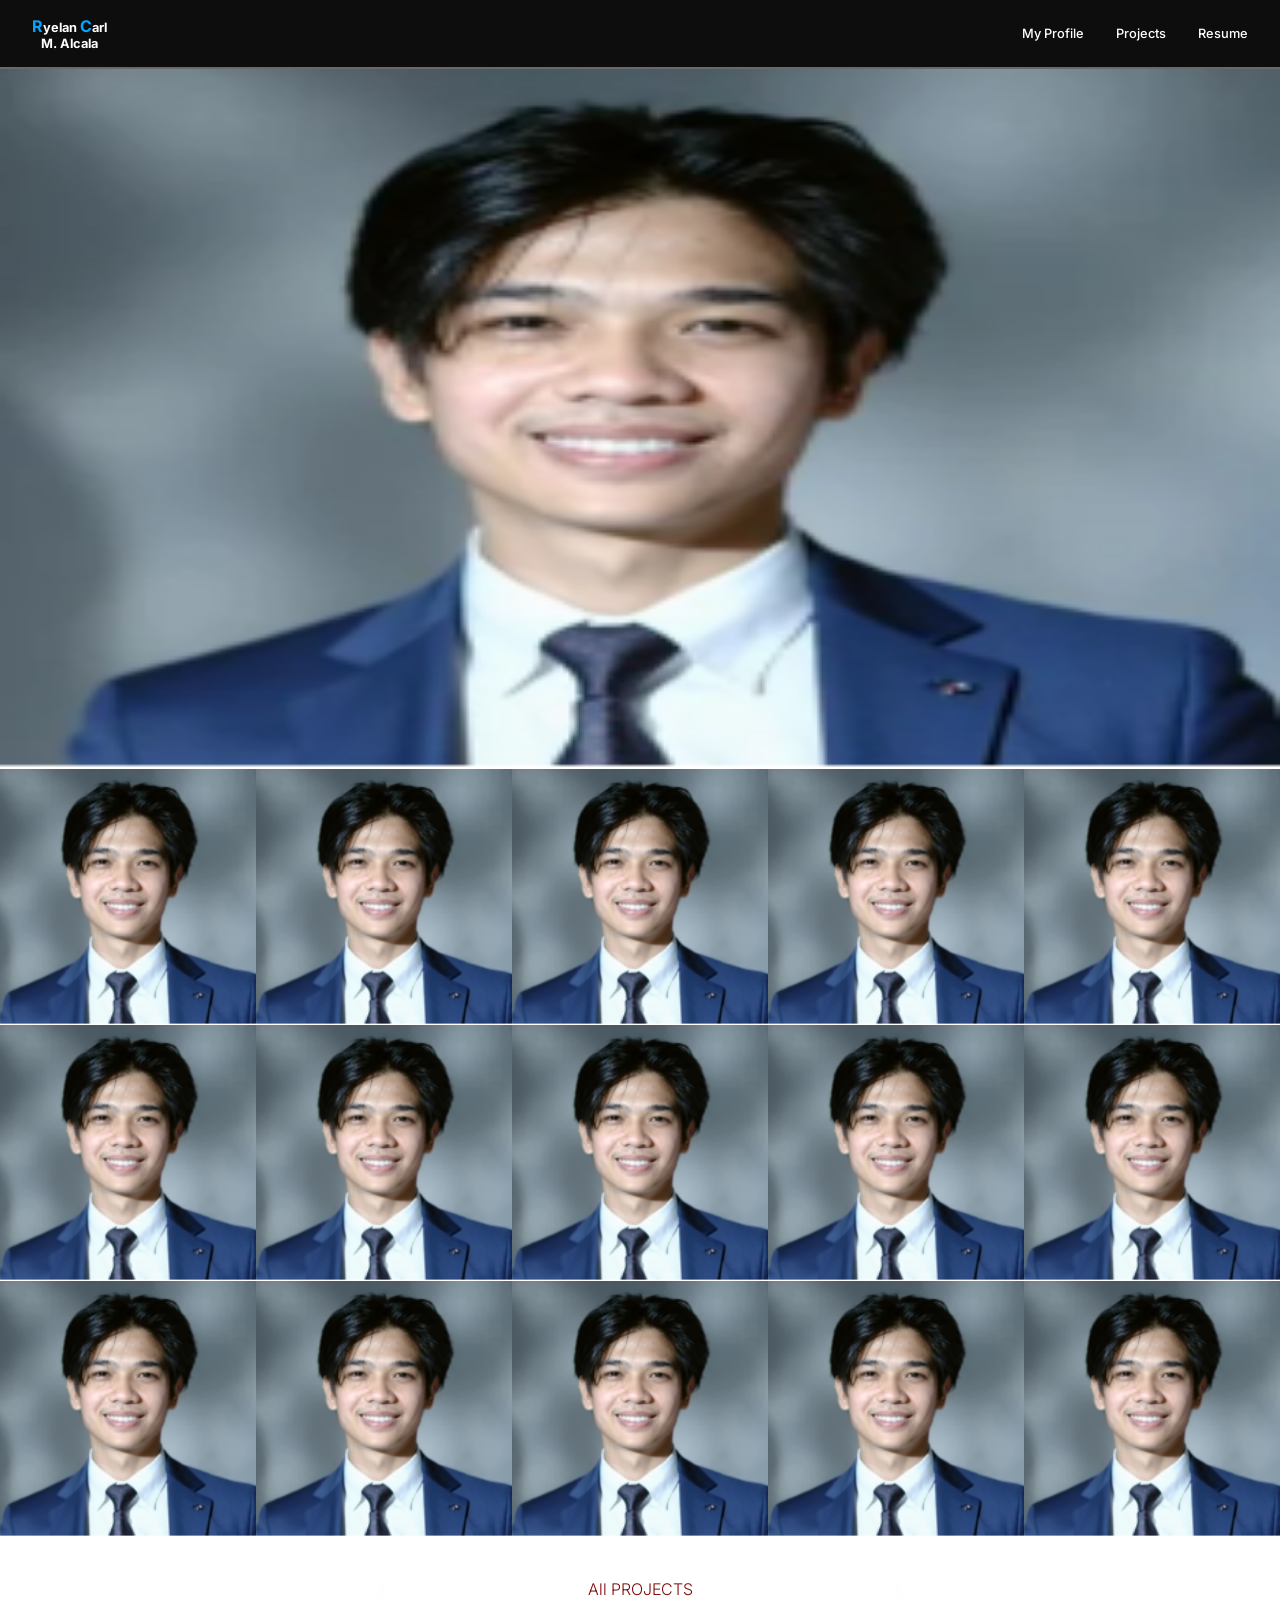
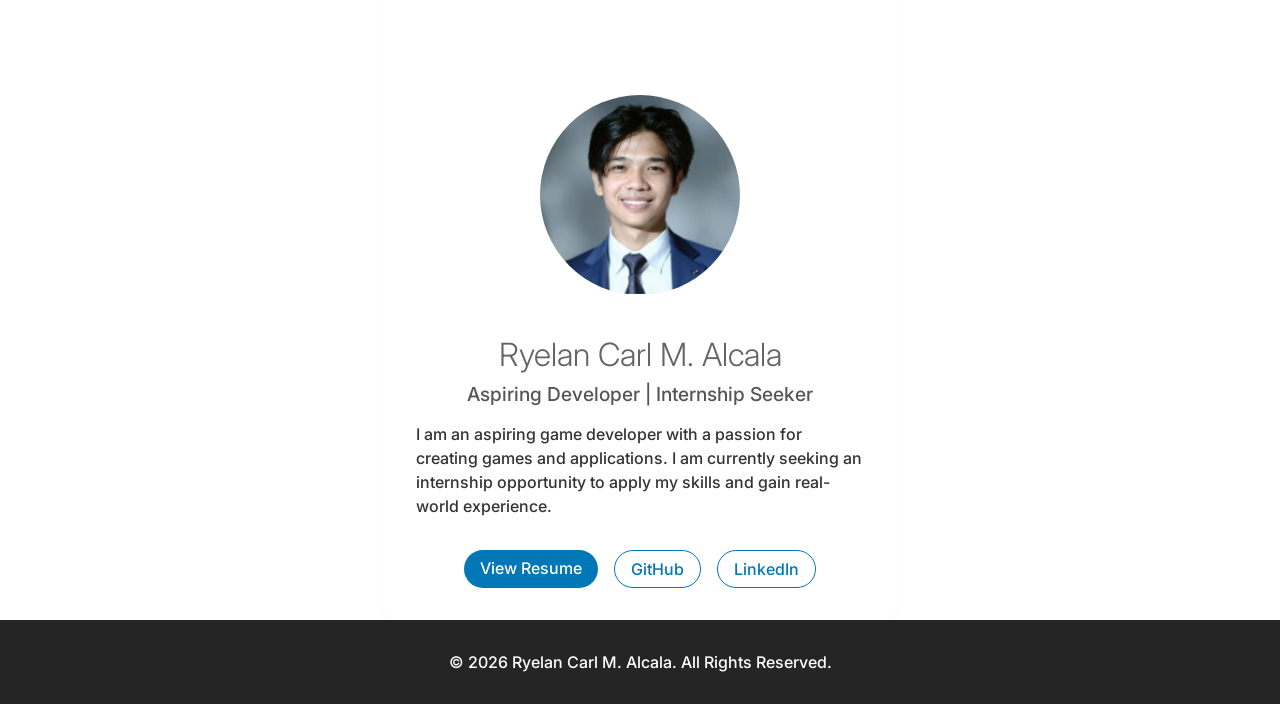
==== index.html @ 46e8fa45 "project page V1 added" ====
<!DOCTYPE html>
<html lang="en">
<head>
    <meta charset="UTF-8">
    <meta name="viewport" content="width=device-width, initial-scale=1.0">
    <title>My Portfolio</title>
    <link rel="stylesheet" href="style.css">
    <link href="https://fonts.googleapis.com/css2?family=Inter:wght@100;300;400;500;600;700&display=swap" rel="stylesheet">
</head>

<body>
    <nav class="navbar">
        <div class ="name">  
            <div class = "top-name">
                 <span class = "highlight">R</span>yelan  <span class = "highlight">C</span>arl
            </div>

            <div class = "bottom-name">
                M. Alcala
            </div>
        </div>

        <div class = "nav-links">
            <a href="index.html">My Profile</a>
            <a href="project.html">Projects</a>
            <a href="resume.html">Resume</a>
        </div>
    </nav>
    
    <div class = "image-container">
        <img src="1by1.png" alt="Home-Image">
    </div>

    <div class = "gallery-grid">
        <!-- row 1 -->  
        <a href="#" target="_blank"><img src = '1by1.png' alt="Project 1"></a>
        <a href="#" target="_blank"><img src = '1by1.png' alt="Project 2"></a>
        <a href="#" target="_blank"><img src = '1by1.png' alt="Project 3"></a>
        <a href="#" target="_blank"><img src = '1by1.png' alt="Project 4"></a>
        <a href="#" target="_blank"><img src = '1by1.png' alt="Project 5"></a>
        <!-- row 2 -->
        <a href="#" target="_blank"><img src = '1by1.png' alt="Project 6"></a>
        <a href="#" target="_blank"><img src = '1by1.png' alt="Project 7"></a>
        <a href="#" target="_blank"><img src = '1by1.png' alt="Project 8"></a>
        <a href="#" target="_blank"><img src = '1by1.png' alt="Project 9"></a>
        <a href="#" target="_blank"><img src = '1by1.png' alt="Project 10"></a>
        <!-- row 3 --> 
        <a href="#" target="_blank"><img src = '1by1.png' alt="Project 11"></a>
        <a href="#" target="_blank"><img src = '1by1.png' alt="Project 12"></a>
        <a href="#" target="_blank"><img src = '1by1.png' alt="Project 13"></a>
        <a href="#" target="_blank"><img src = '1by1.png' alt="Project 14"></a>
        <a href="#" target="_blank"><img src = '1by1.png' alt="Project 15"></a>
    </div>

    <div class="card">
        <a href="project.html" class="redbtn">All PROJECTS</a>
        <img src="1by1.png" class="profile-image" alt="my profile image">

        <h1>Ryelan Carl M. Alcala</h1>
        <p class="tagline">Aspiring Developer | Internship Seeker</p>
        <p class="description">I am an aspiring game developer with a passion for creating games and applications. I am currently seeking an internship opportunity to apply my skills and gain real-world experience.</p>
        <div class="links">
            <a href="resume.html" class="btn">View Resume</a>
            <a href="https://github.com/Tylonix21" target="_blank" rel ="noopener noreferrer">GitHub</a>
            <a href="#">LinkedIn</a>
        </div>
    </div>

    <footer class="bottom-bar">    
        <p>© <span id="year"></span> Ryelan Carl M. Alcala. All Rights Reserved.</p>
        <script>document.getElementById('year').textContent = new Date().getFullYear();</script>
    </footer>

</body>

</html>
---- style.css ----
* {
    margin: 0;
    padding: 0;
    box-sizing: border-box;
}

body {
    font-family: 'Inter', sans-serif;
    font-weight: 500;
    color: #8b8b8b;
    background: url('images/background.jpg') no-repeat center center/cover;
    min-height: 100vh;
    display: flex;
    flex-direction: column; /* stack navbar and card vertically */
}

h1, h2, h3 {
    color: #646464;
    font-weight: 300;
    margin-top: 2.5rem;    /* space above each heading (except first) */
    margin-bottom: 0.5rem; /* space between heading and hr */
}

.navbar a, .btn {
    font-weight: 500;        /* medium weight for navigation and buttons */
}

hr {
    border: none;
    height: 1px;
    background-color: #8b8b8b;
    margin: 0.1rem 0 0.1rem 0;
}

.highlight-word {
    color: #6d6c6c;
    font-weight: bold;
}
/* Navbar */
.navbar {
    background: rgba(0, 0, 0, 0.95);
    padding: 1rem 2rem;
    display: flex;
    justify-content: space-between;
    align-items: center;
    border-bottom: 2px solid #696969;
    position: fixed;
    top: 0;
    width: 100%;
    z-index: 100;
}

.navbar .name {
    color: #fff;
    font-weight: bold;
    font-size: 0.8rem;
}

.name .top-name {
    text-align: center;  
}

.name .bottom-name {
    text-align: center;
    margin-bottom: 0;
}
.navbar .highlight {
    color: #00a6ff;
    font-size: 1rem;   /* make it slightly larger */
    font-weight: bold;
}
.nav-links {
    display: flex;
    gap: 2rem;
}

.nav-links a {
    text-decoration: none;
    color: #fff;
    font-weight: 500;
    font-size: 0.8rem;
    transition: 0.3s;
}

.nav-links a:hover {
    color: #00a6ff;
    border-bottom: 2px solid #00a6ff;
}

.image-container {
    display: flex;
    flex-wrap: wrap;          /* allows stacking on small screens */
    justify-content: center;
    align-items: stretch;     /* makes both boxes equal height */
    gap: 0;                /* space between the boxes */
    width: 100%;              /* full width of parent */
    max-width: 100%;        /* optional: limits on very large screens */
    margin: 69px auto 0;  /* clears fixed navbar */
    padding: 0;          /* adds some breathing room on sides */
    box-sizing: border-box;
    height: 700px;   /* fixed height – content may overflow */
}

.image-container img {
    width: 100%;
    height: 100%;
    object-fit: fill; 
    border: none;
    margin: 0;
    padding: 0;
    display: block;
}


/* Gallery Grid */
.gallery-grid {
    display: grid;
    grid-template-columns: repeat(5, minmax(150px, 1fr));
    gap: 0;
    margin: 0; /* clear fixed navbar */

    width: 100%;
    max-width: 100%;
}

.gallery-grid a {
    display: block;
    line-height: 0; /* removes extra space below images */
}

.gallery-grid img {
    width: 100%;
    height: 100%;
    object-fit: cover; /* ensures images fill their grid cells */
    aspect-ratio: 1/1; /* maintains square aspect ratio */
    display: block;
    transition: transform 0.2s ease;
}

.gallery-grid img:hover {
    transform: scale(1.02); /* slight zoom on hover */
    opacity: 0.9; /* slight fade on hover */
}
/* Card */
.card {
    background: rgba(255, 255, 255, 0.95);
    max-width: 40%;
    width: 100%;
    margin: 10px auto 0; /* top margin to clear fixed navbar */
    padding: 2rem;
    border-radius: 1rem;
    box-shadow: 0 20px 35px rgb(255, 253, 253);
    text-align: center;
}

.redbtn {
    text-decoration: none;
    padding: 0.5rem 1rem;
    border-radius: 2rem;
    transition: 0.3s;
    color: #7e0a0a;
    background: transparent;
    font-size: 1rem;
    font-weight: 300;
    margin-top: 0;
}
.redbtn:hover {
    color: rgb(255, 0, 0);
}

.profile-image {
    width: 200px;           /* or any desired size */
    height: 200px;          /* same as width to keep it circular */
    object-fit: cover;      /* ensures the image fills the circle without distortion */
    border-radius: 50%;
    margin-left: auto;
    margin-right: auto;
    display: block;
    text-align: center;   /* keeps button text centered */
    margin-top: 6rem;
}
.tagline {
    font-size: 1.2rem;
    color: #555;
    margin-bottom: 1rem;

}

.description {
    font-size: 1rem;
    line-height: 1.5;
    margin-bottom: 2rem;
    color: #333;
    text-align: left;
}

.links {
    display: flex;
    flex-wrap: wrap;
    justify-content: center;
    gap: 1rem;
}

.links a {
    text-decoration: none;
    padding: 0.5rem 1rem;
    border-radius: 2rem;
    transition: 0.3s;
}

.links .btn {
    background: #0077b6;
    color: white;
}

.links .btn:hover {
    background: #005f8a;
}

.links a:not(.btn) {
    color: #0077b6;
    border: 1px solid #0077b6;
}

.links a:not(.btn):hover {
    background: #0077b6;
    color: white;
}



@media (max-width: 600px) {
    /* existing navbar, card, h1 rules... */
    
    body {
        font-size: 14px;   /* base font smaller on mobile */
    }
    
    .tagline {
        font-size: 1rem;
    }
    
    .description {
        font-size: 0.7rem;
    }
    
    .redbtn {
        font-size: 0.7rem;
        padding: 0.4rem 0.8rem;
        text-align: center;
    }
    
    .links a {
        font-size: 0.85rem;
        padding: 0.4rem 0.8rem;
    }
    
    .profile-image {
        width: 150px;
        height: 150px;
        margin-top: 2rem;
    }
    
    .card {
        max-width: 90%;
        margin: 20px auto 0;
        padding: 1rem;
    }
}
@media (max-width: 800px) {
    .gallery-grid {
        grid-template-columns: repeat(3, 1fr);  /* 3 columns on tablets */
    }
}
@media (max-width: 500px) {
    .gallery-grid {
        grid-template-columns: repeat(2, 1fr);  /* 2 columns on phones */
    }
}

/* --------------Resume----------------*/
/* Container – full width, side‑by‑side layout */
.resume-container {
    display: flex;
    flex-wrap: wrap;          /* allows stacking on small screens */
    justify-content: center;
    align-items: stretch;     /* makes both boxes equal height */
    gap: 2rem;                /* space between the boxes */
    width: 90%;              /* full width of parent */
    max-width: 70%;        /* optional: limits on very large screens */
    margin: 120px auto 2rem;  /* clears fixed navbar */
    padding: 0 2rem;          /* adds some breathing room on sides */
    box-sizing: border-box;
}

/* Left box – image container */
.resume-image {
    flex: 1;                  /* takes 1 share of available space */
    background: rgba(255, 255, 255, 0.95);
    border-radius: 1rem;
    box-shadow: 0 20px 35px rgb(255, 255, 255);
    padding: 2rem;
    display: flex;
    flex-direction: column;
    justify-content: flex-start;
    align-items: center;
}

.resume-image img {
    width: 200px;           /* or any desired size */
    height: 200px;          /* same as width to keep it circular */
    object-fit: cover;      /* ensures the image fills the circle without distortion */
    border-radius: 50%;
    box-shadow: 0 5px 15px rgba(0,0,0,0.1);
    margin: 2rem;
}

.resume-name {
    text-decoration: none;
    white-space: nowrap;
    color: #646464;
    font-weight: 300;
    font-size: 1.5rem;  
    margin: 1rem;  
}

.resume-email {
    text-decoration: none;
    color: #252525;
    font-weight: 500;
    font-size: 1rem;    
}
/* Right box – resume card */
.resume-card {
    flex: 2;                  /* takes 2 shares of available space (twice as wide as image) */
    background: rgba(255, 255, 255, 0.95);
    padding: 2rem;
    border-radius: 1rem;
    box-shadow: 0 20px 35px rgb(255, 255, 255);
    text-align: left;         /* text left‑aligned for resume */
}
.resume-card p {
    margin-bottom: 1rem;
    line-height: 1.6;
}
/* Optional: if you want equal width, set both to flex: 1 */
/* .resume-image, .resume-card { flex: 1; } */

/* Responsive: stack on small screens */
@media (max-width: 768px) {
    .resume-container {
        width: 100%;
        max-width: 100%;
        margin: 80px 0 2rem;  /* no left/right margin */
        padding: 0;           /* remove any side padding */
    }
    .resume-image, .resume-card {
        width: 100%;
        border-radius: 0;     /* optional: remove rounding on edges for full width */
    }
    body {
        padding: 0;
    }
}
@media (max-width: 600px) {
    .resume-name {
        font-size: 1.2rem;
        white-space: normal;   /* allow wrapping on phones */
        text-align: center;
        margin: 0.5rem;
    }
    .resume-email {
        font-size: 0.85rem;
    }
    .resume-card p, .resume-card li {
        font-size: 0.9rem;
    }
}

.bottom-bar{
    background-color: #252525;
    color: white;
    text-align: center;
    padding: 2rem;
}


 /*=== ALL THE VARIABLES/COLORS/SIZES ===
 
 --- COLOR ---
    1. index html text = 8b8b8b
    2. index h1,h2,h3 text = 646464
    3. Highlight color = 6d6c6c
    4. Horizontal line = 8b8b8b
    5. Navbar = rgba(0, 0, 0, 0.95)
    6. Bottom Bar = 252525
    7. Nav Name = fff


 */
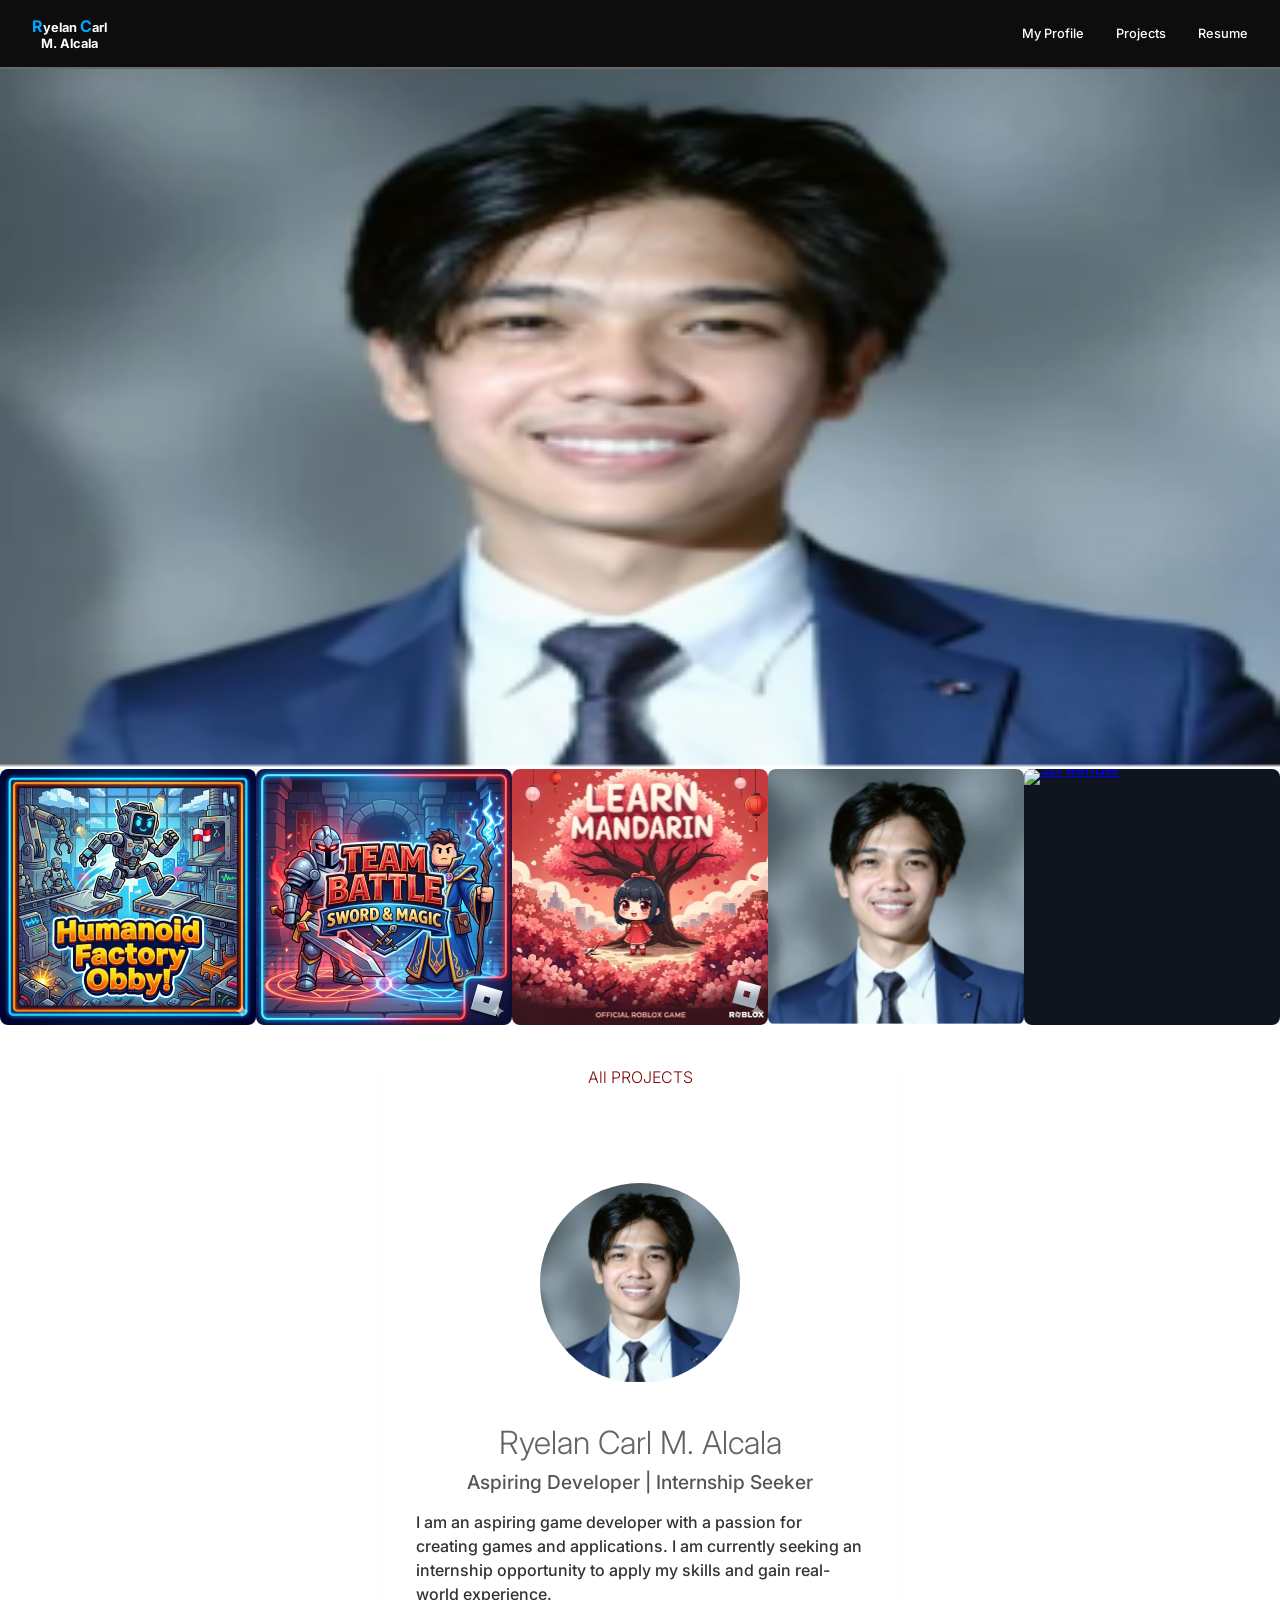
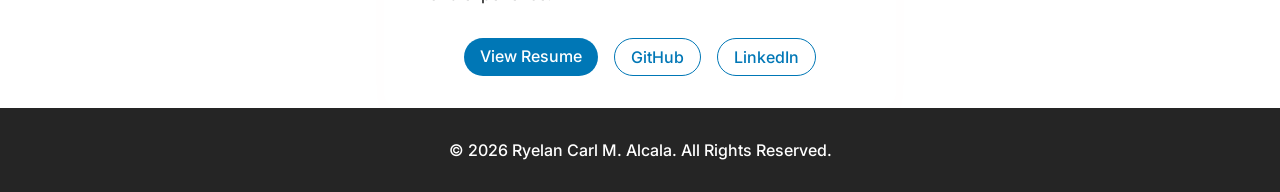
==== commit dae5d641: "try" ====
--- a/index.html
+++ b/index.html
@@ -33,24 +33,42 @@
 
     <div class = "gallery-grid">
         <!-- row 1 -->  
-        <a href="#" target="_blank"><img src = '1by1.png' alt="Project 1"></a>
-        <a href="#" target="_blank"><img src = '1by1.png' alt="Project 2"></a>
-        <a href="#" target="_blank"><img src = '1by1.png' alt="Project 3"></a>
-        <a href="#" target="_blank"><img src = '1by1.png' alt="Project 4"></a>
-        <a href="#" target="_blank"><img src = '1by1.png' alt="Project 5"></a>
-        <!-- row 2 -->
-        <a href="#" target="_blank"><img src = '1by1.png' alt="Project 6"></a>
-        <a href="#" target="_blank"><img src = '1by1.png' alt="Project 7"></a>
-        <a href="#" target="_blank"><img src = '1by1.png' alt="Project 8"></a>
-        <a href="#" target="_blank"><img src = '1by1.png' alt="Project 9"></a>
-        <a href="#" target="_blank"><img src = '1by1.png' alt="Project 10"></a>
-        <!-- row 3 --> 
-        <a href="#" target="_blank"><img src = '1by1.png' alt="Project 11"></a>
-        <a href="#" target="_blank"><img src = '1by1.png' alt="Project 12"></a>
-        <a href="#" target="_blank"><img src = '1by1.png' alt="Project 13"></a>
-        <a href="#" target="_blank"><img src = '1by1.png' alt="Project 14"></a>
-        <a href="#" target="_blank"><img src = '1by1.png' alt="Project 15"></a>
+        <div class="project-card" >
+            <a href="https://www.roblox.com/games/117382858026861/Humanoid-Factory-Obby" target="_blank">
+                <img src="images/roblox_obby.png" alt="Roblox Game">
+            </a>
+            <h3>Humanoid Obby</h3>
+        </div>
+        <div class="project-card" >
+            <a href="https://www.roblox.com/games/74948806215137/TeamBattle" target="_blank">
+                <img src="images/roblox_teambattle.png" alt="Roblox Game">
+            </a>
+            <h3>Team Battle</h3>
+        </div>
+        <div class="project-card">
+            <a href="https://www.roblox.com/games/88642755475666/Learn-Mandarin" target="_blank">
+                <img src="images/roblox_mandarin.png" alt="Roblox Game">
+            </a>
+            <h3>Learn Mandarin</h3>
+        </div>
+
+
+        <div class="project-card">
+            <a href="#" target="_blank">
+                <img src="1by1.png" alt="Python App">
+            </a>
+            <h3>Team Battle</h3>
+        </div>
+
+        <div class="project-card">
+            <a href="#" target="_blank">
+                <img src="images/render1.jpg" alt="3D Render">
+            </a>
+            <h3>Mountain Scene</h3>
+        </div>
     </div>
+
+    
 
     <div class="card">
         <a href="project.html" class="redbtn">All PROJECTS</a>
--- a/style.css
+++ b/style.css
@@ -139,8 +139,10 @@
 
 .gallery-grid img:hover {
     transform: scale(1.02); /* slight zoom on hover */
-    opacity: 0.9; /* slight fade on hover */
-}
+    opacity: 0.4; /* slight fade on hover */
+}
+
+
 /* Card */
 .card {
     background: rgba(255, 255, 255, 0.95);
@@ -377,6 +379,51 @@
     }
 }
 
+
+/* === ProjectPage === */
+.project-text{
+    text-align: center;
+    margin: 140px auto 0;
+}
+
+.small-textPrj{
+    margin-top: 1rem;
+    font-weight: 200;
+}
+
+.filter-buttons{
+    text-align: center;
+    margin: 36px auto 2rem;
+    display: flex;
+    flex-wrap: wrap;
+    justify-content: center;
+    gap: 3 rem;
+}
+
+.filter-btn{
+    background: transparent;
+    border:transparent;
+    color: #e6edf38f;
+    padding: 0.5 rem 1rem;
+    cursor: pointer;
+    transition: 0.3s;
+       /* left and right margin */
+}
+
+.filter-btn:not(:last-child)::after {
+    content: " / ";
+    margin: 0 1rem;
+    
+    color: #666;
+}
+
+.filter-btn:hover,
+.filter-btn.active {
+    background: transparent;
+    color: #ffffffcb;
+
+}
+
 .bottom-bar{
     background-color: #252525;
     color: white;
@@ -385,6 +432,68 @@
 }
 
 
+.gallery-grid{
+    display: grid;
+    grid-template-columns: repeat(4, min(120px, 1fr));
+    gap: 0;
+    margin: 0; /* clear fixed navbar */
+    width: 100%;
+    max-width: 100%;
+}
+
+.project-card {
+    position: relative;          /* ← critical for absolute positioning of h3 */
+    background: #0e151f;
+    border-radius: 0.5rem;
+    overflow: hidden;
+    transition: transform 0.2s ease;
+}
+
+.project-card:hover {
+    transform: scale(1.02);      /* single transform */
+}
+
+.project-card a {
+    display: block;
+    line-height: 0;
+}
+
+.project-card img {
+    width: 100%;
+    aspect-ratio: 1 / 1;
+    object-fit: cover;
+    display: block;
+    transition: opacity 0.3s ease;
+}
+
+.project-card:hover img {
+    opacity: 0.4;                /* optional: dim image on hover */
+}
+
+.project-card h3 {
+    position:absolute;
+    bottom: 50%;
+    left: 0;
+    right: 0;
+    top: 50%;
+    background: transparent;
+    color: white;
+    text-align: center;
+    padding: 0.8rem;
+    margin: 0;
+    font-size: 1.5rem;
+    font-weight: 600;
+    opacity: 0;                  /* hidden by default */
+    transition: opacity 0.3s ease;
+    pointer-events: none;
+}
+
+.project-card:hover h3 {
+    opacity: 1;                  /* show on hover */
+}
+.project-card.hide {
+    display: none;
+}
  /*=== ALL THE VARIABLES/COLORS/SIZES ===
  
  --- COLOR ---
@@ -395,6 +504,8 @@
     5. Navbar = rgba(0, 0, 0, 0.95)
     6. Bottom Bar = 252525
     7. Nav Name = fff
-
+    -- Project -- 
+    1. background color - 0D1117
+    2. Text - e6edf3
 
  */
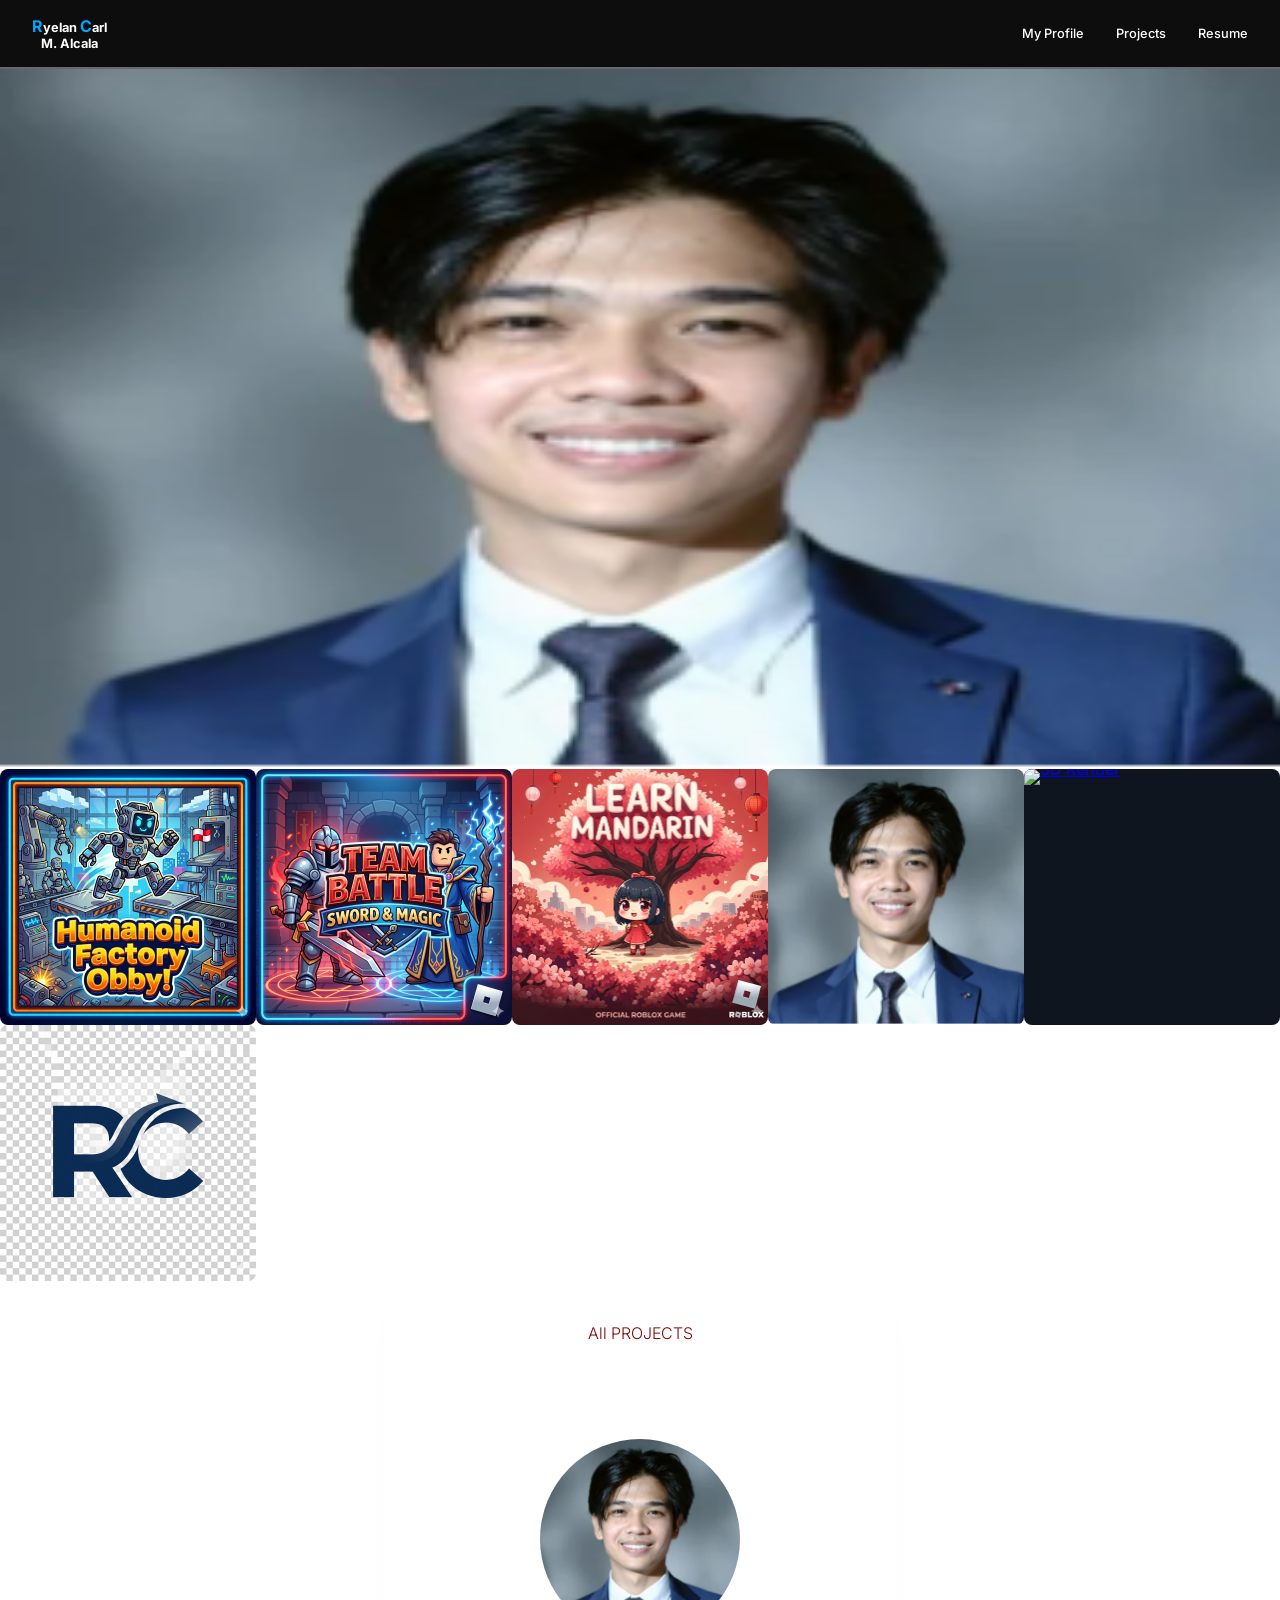
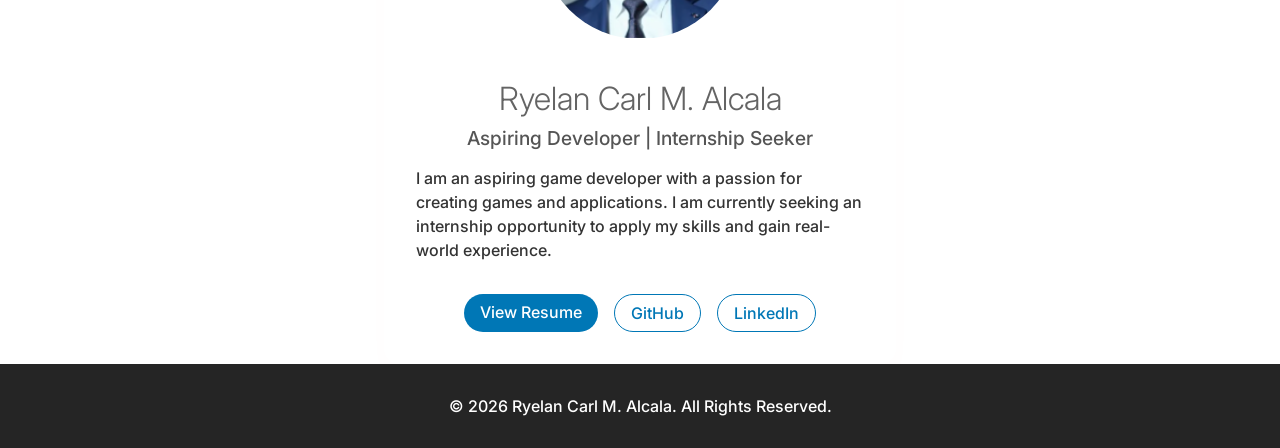
==== commit 7237afb1: "added logo" ====
--- a/index.html
+++ b/index.html
@@ -1,6 +1,7 @@
 <!DOCTYPE html>
 <html lang="en">
 <head>
+    <link rel="icon" type="image/png" href="images/logo.png">
     <meta charset="UTF-8">
     <meta name="viewport" content="width=device-width, initial-scale=1.0">
     <title>My Portfolio</title>
@@ -66,6 +67,14 @@
             </a>
             <h3>Mountain Scene</h3>
         </div>
+
+        <div class="project-card" data-category="website">
+            <a href="https://tylonix21.github.io/MyProfile/project.html" target="_blank">
+                <img src="images/logo.png" alt="My portfolio">
+            </a>
+            <h3>My Portfolio</h3>
+        </div>
+        
     </div>
 
     
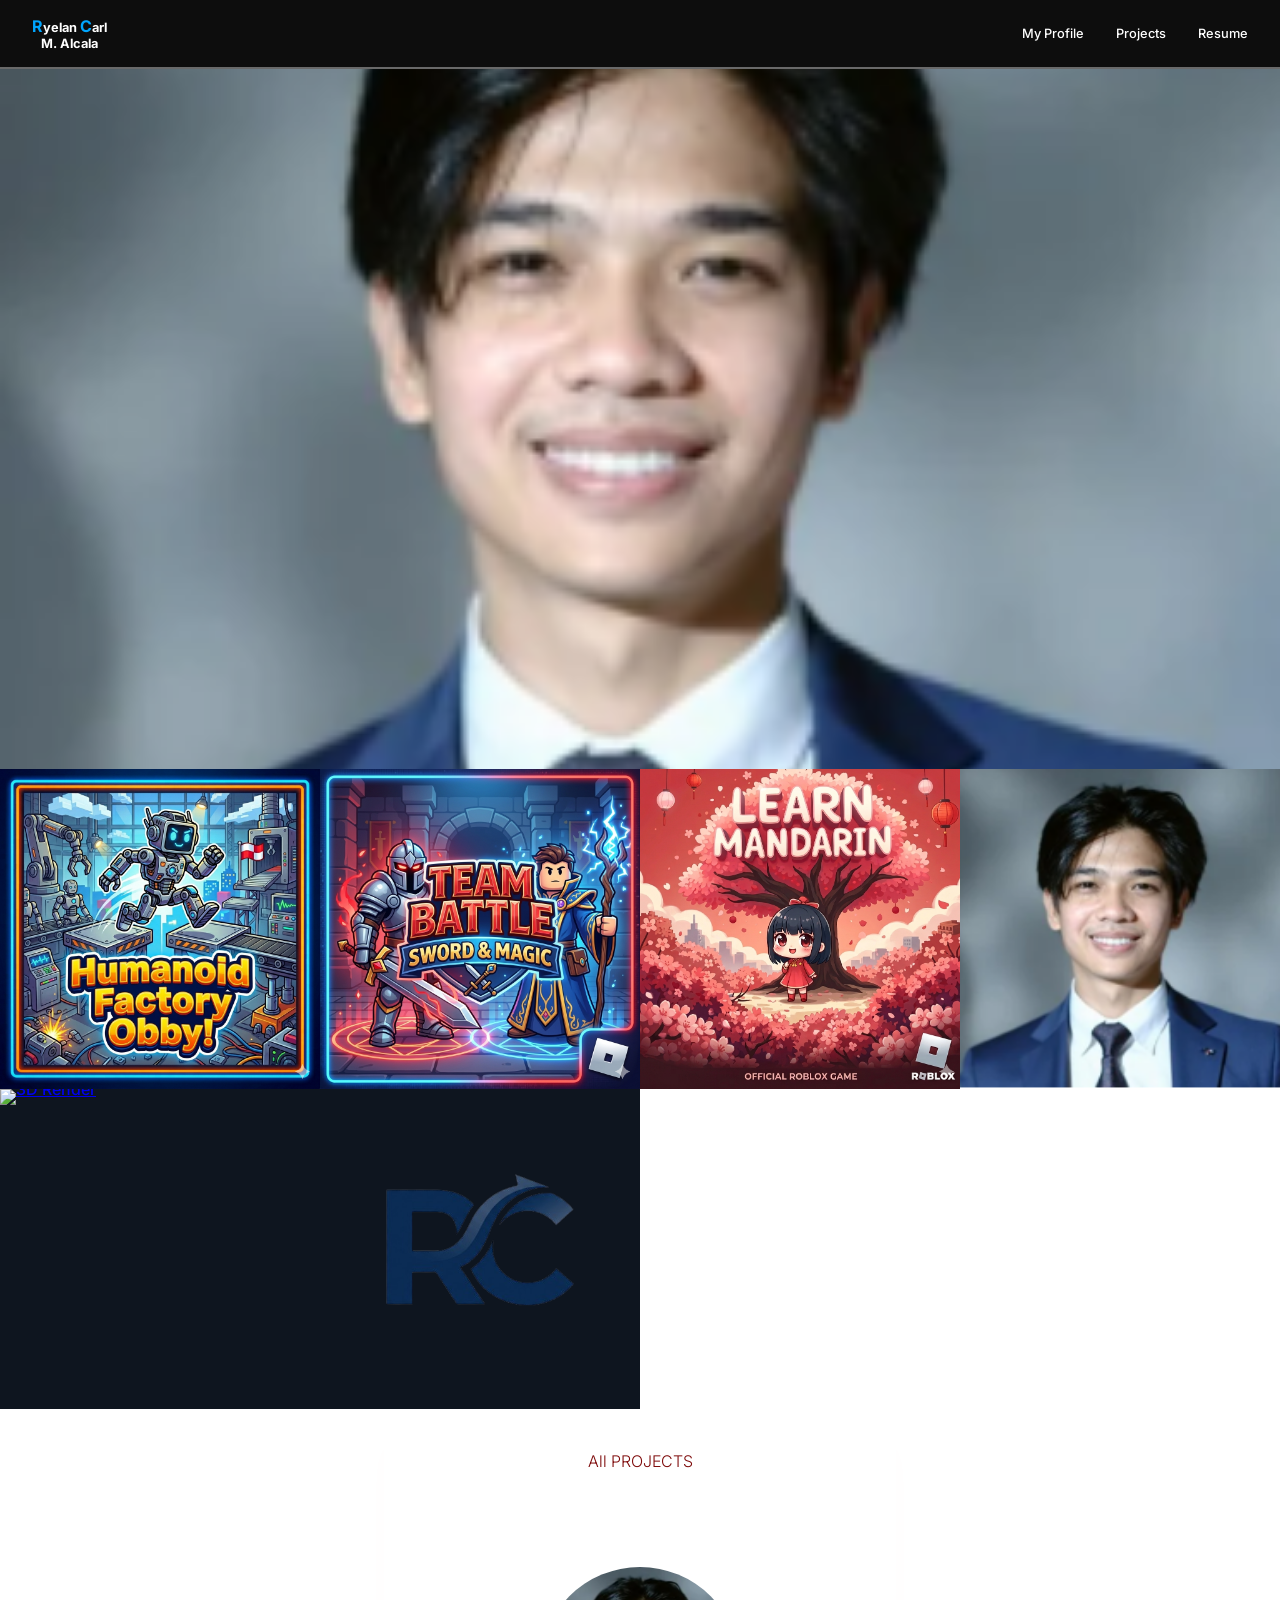
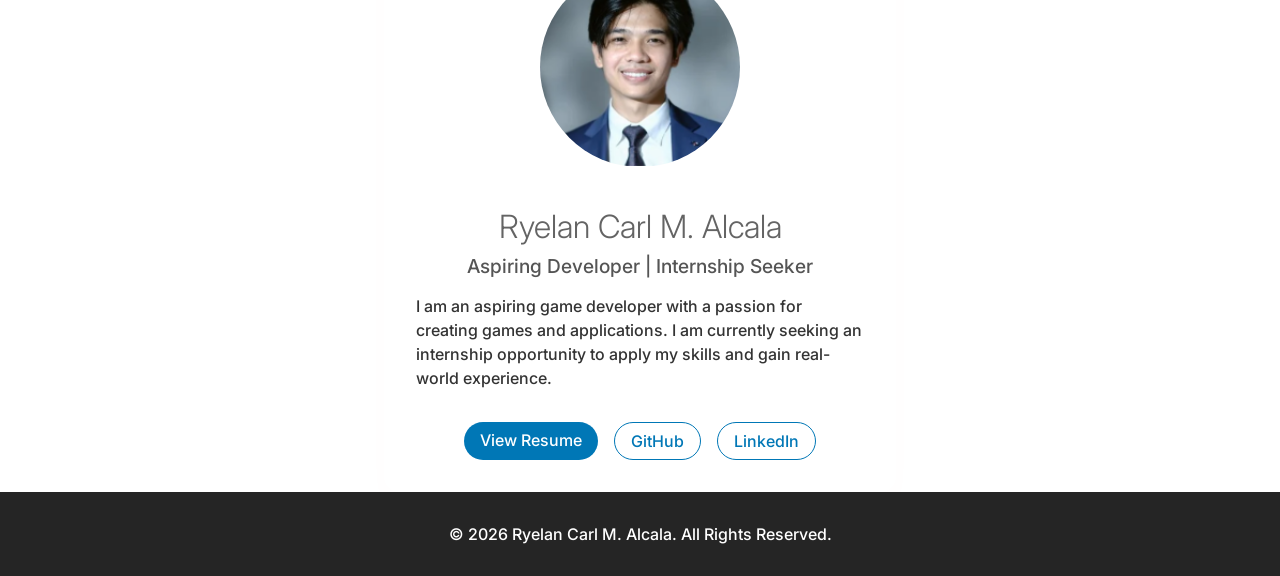
==== commit f3e3495c: "done" ====
--- a/index.html
+++ b/index.html
@@ -69,7 +69,7 @@
         </div>
 
         <div class="project-card" data-category="website">
-            <a href="https://tylonix21.github.io/MyProfile/project.html" target="_blank">
+            <a href="https://tylonix21.github.io/MyProfile/index.html" target="_blank">
                 <img src="images/logo.png" alt="My portfolio">
             </a>
             <h3>My Portfolio</h3>
--- a/style.css
+++ b/style.css
@@ -104,21 +104,22 @@
 .image-container img {
     width: 100%;
     height: 100%;
-    object-fit: fill; 
+    object-fit: cover; 
     border: none;
     margin: 0;
     padding: 0;
     display: block;
+    
 }
 
 
 /* Gallery Grid */
 .gallery-grid {
     display: grid;
-    grid-template-columns: repeat(5, minmax(150px, 1fr));
+    grid-template-columns: repeat(4, minmax(150px, 1fr));
     gap: 0;
     margin: 0; /* clear fixed navbar */
-
+    border-radius: 0;        /* or remove the line entirely */     
     width: 100%;
     max-width: 100%;
 }
@@ -131,7 +132,7 @@
 .gallery-grid img {
     width: 100%;
     height: 100%;
-    object-fit: cover; /* ensures images fill their grid cells */
+    object-fit: fill; /* ensures images fill their grid cells */
     aspect-ratio: 1/1; /* maintains square aspect ratio */
     display: block;
     transition: transform 0.2s ease;
@@ -444,7 +445,7 @@
 .project-card {
     position: relative;          /* ← critical for absolute positioning of h3 */
     background: #0e151f;
-    border-radius: 0.5rem;
+    border-radius: 0rem;
     overflow: hidden;
     transition: transform 0.2s ease;
 }
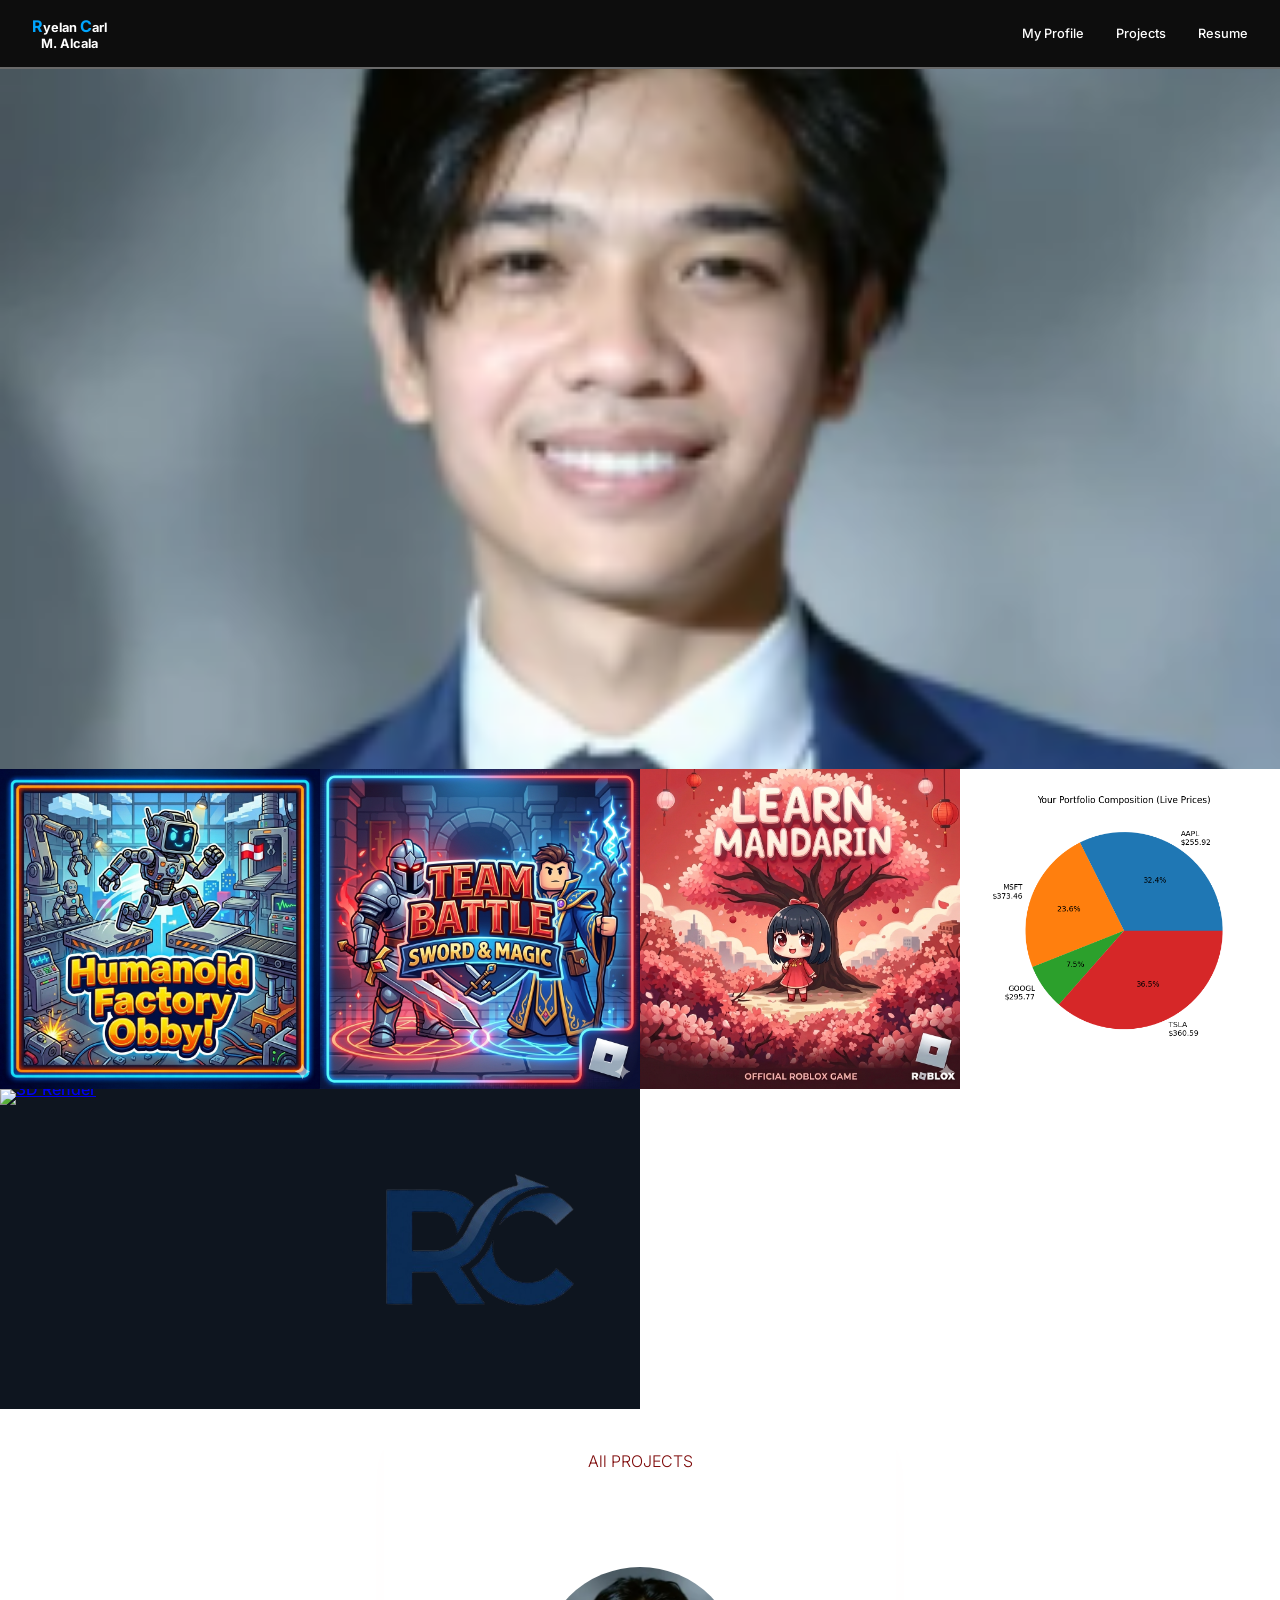
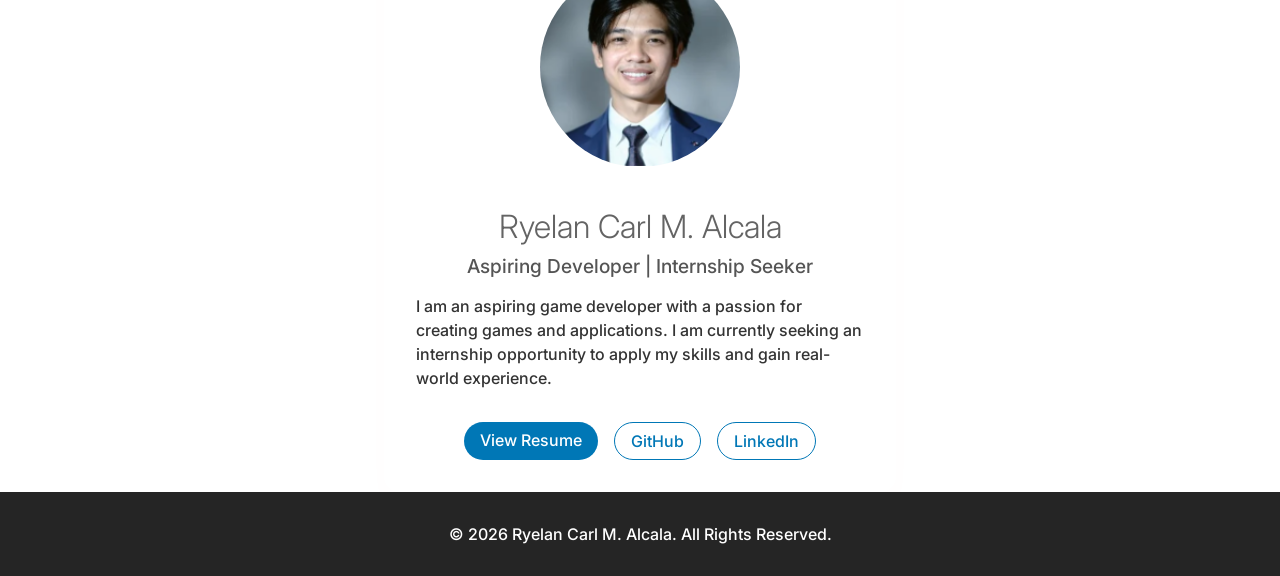
==== commit a951798d: "Added stock portfolio" ====
--- a/index.html
+++ b/index.html
@@ -54,11 +54,11 @@
         </div>
 
 
-        <div class="project-card">
-            <a href="#" target="_blank">
-                <img src="1by1.png" alt="Python App">
+        <div class="project-card" data-category="python">
+            <a href="tracker.html" target="_blank">
+                <img src="images/tracker.png" alt="Python App">
             </a>
-            <h3>Team Battle</h3>
+            <h3>Stock Portfolio Tracker</h3>
         </div>
 
         <div class="project-card">
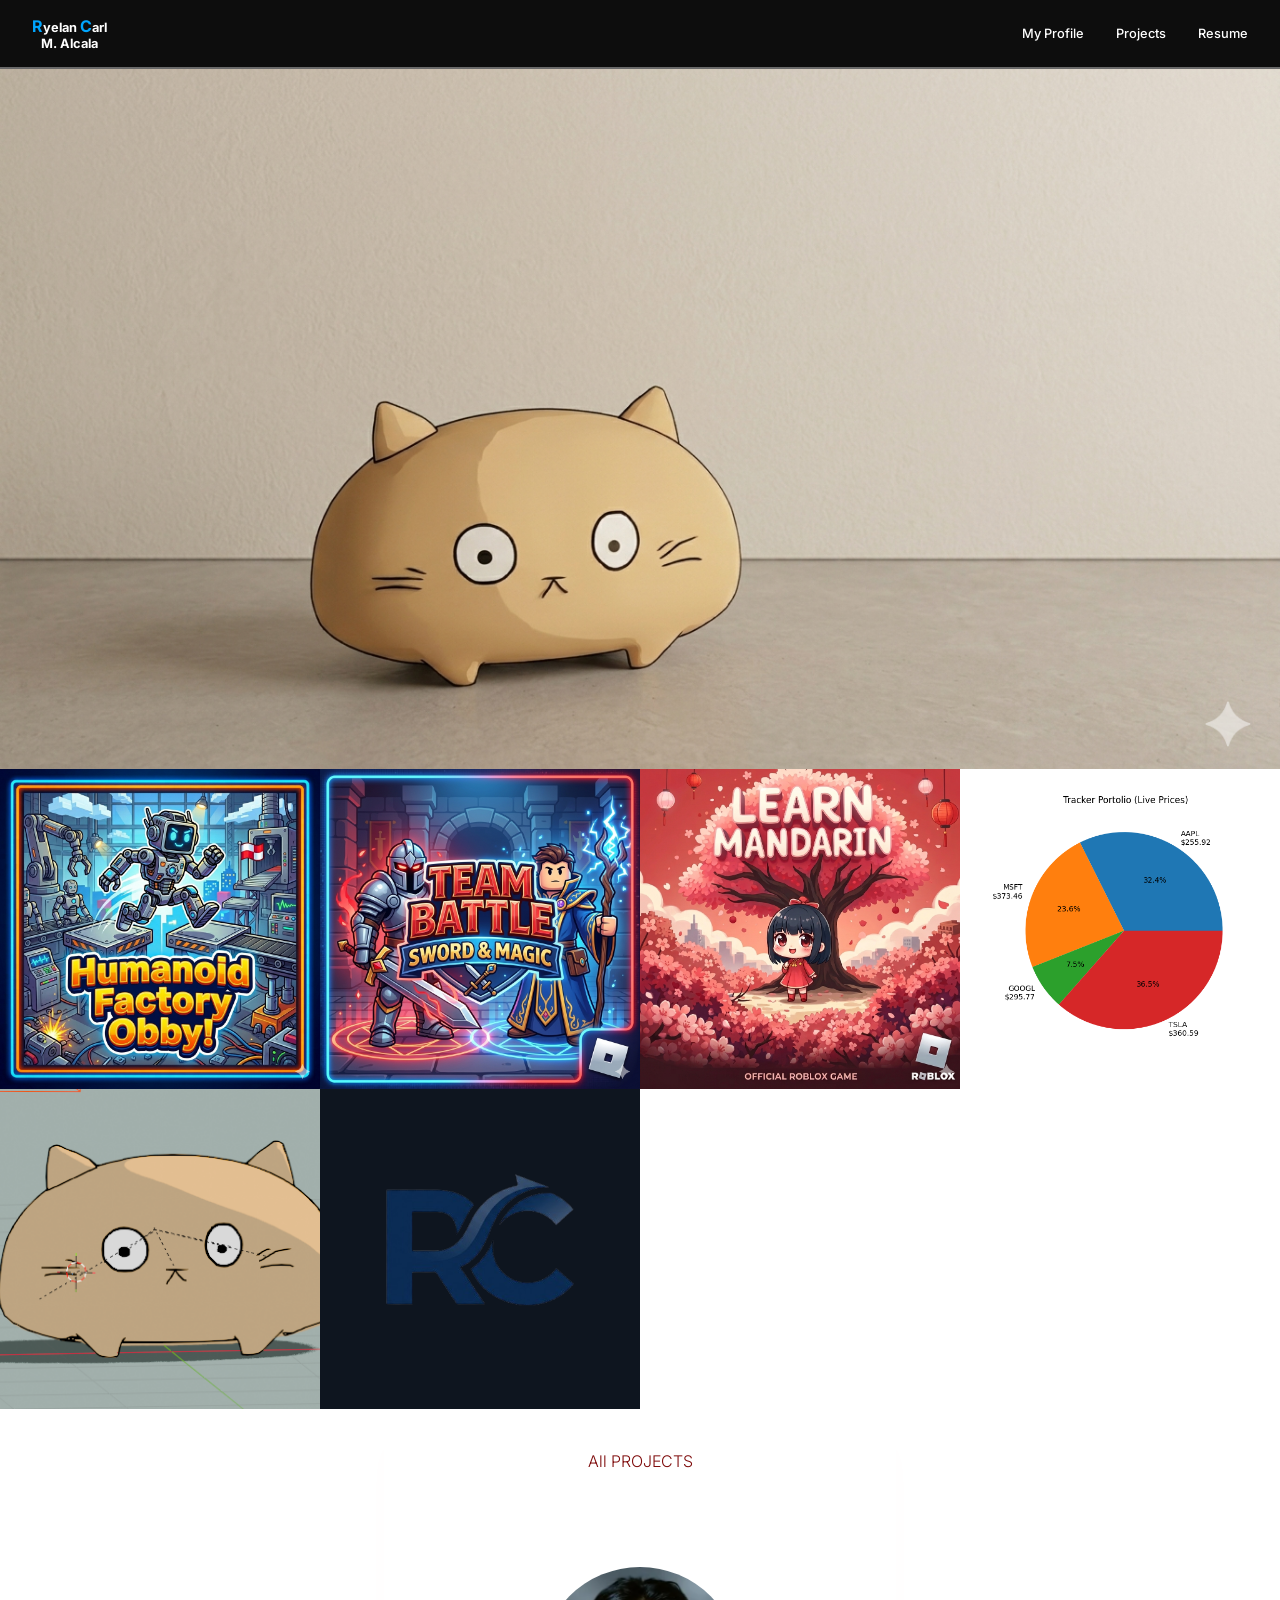
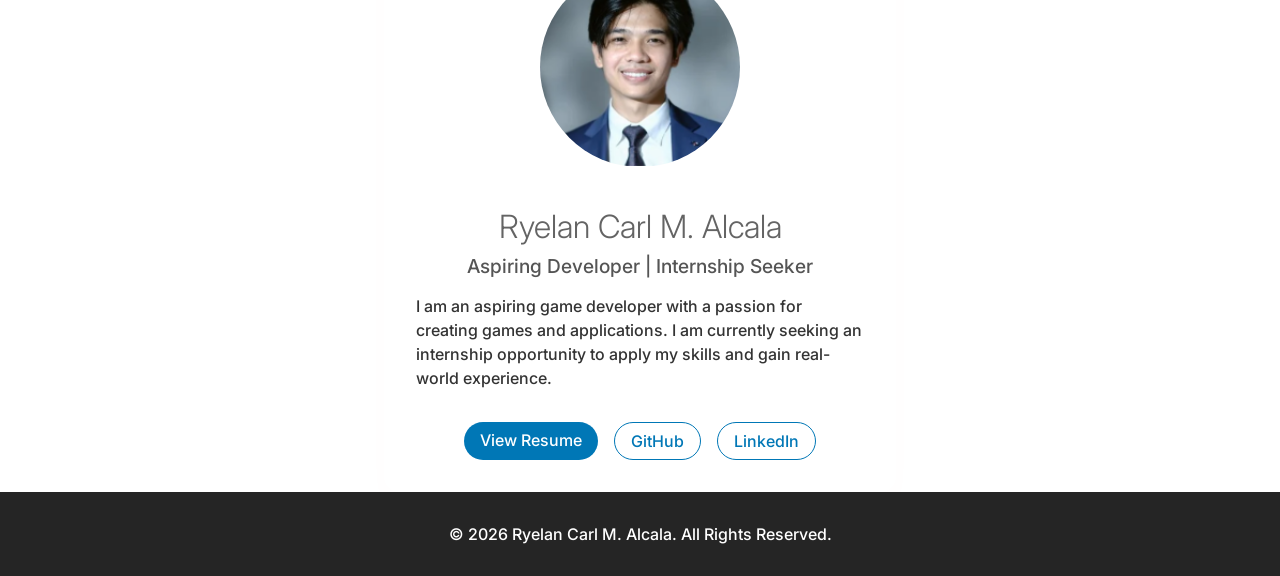
==== commit 7ad60fb5: "added render" ====
--- a/index.html
+++ b/index.html
@@ -29,7 +29,7 @@
     </nav>
     
     <div class = "image-container">
-        <img src="1by1.png" alt="Home-Image">
+        <img src="images/main_pic.png" alt="Home-Image">
     </div>
 
     <div class = "gallery-grid">
@@ -61,11 +61,11 @@
             <h3>Stock Portfolio Tracker</h3>
         </div>
 
-        <div class="project-card">
-            <a href="#" target="_blank">
-                <img src="images/render1.jpg" alt="3D Render">
+        <div class="project-card" data-category="rendering">
+            <a href="firsrender.html" target="_blank">
+                <img src="images/firstRender_cat.png" alt="3D Render">
             </a>
-            <h3>Mountain Scene</h3>
+            <h3>Oblong Cat</h3>
         </div>
 
         <div class="project-card" data-category="website">
--- a/style.css
+++ b/style.css
@@ -32,6 +32,9 @@
     margin: 0.1rem 0 0.1rem 0;
 }
 
+.space{
+    margin-top: 2rem;
+}
 .highlight-word {
     color: #6d6c6c;
     font-weight: bold;
@@ -269,6 +272,9 @@
         margin: 20px auto 0;
         padding: 1rem;
     }
+    .space {
+        margin-top: 1rem;
+    }
 }
 @media (max-width: 800px) {
     .gallery-grid {
@@ -425,12 +431,7 @@
 
 }
 
-.bottom-bar{
-    background-color: #252525;
-    color: white;
-    text-align: center;
-    padding: 2rem;
-}
+
 
 
 .gallery-grid{
@@ -495,6 +496,74 @@
 .project-card.hide {
     display: none;
 }
+
+
+
+/* === trackerpage === */
+
+.tracker-title{
+    text-align: center;
+    margin: 140px auto 0;  
+    max-width: 50%;
+
+}
+.info-container{
+    display: flex;
+    flex-wrap: wrap;          /* allows stacking on small screens */
+    justify-content: center;
+    align-items: stretch;     /* makes both boxes equal height */
+    gap: 2rem;                /* space between the boxes */
+    width: 90%;              /* full width of parent */
+    max-width: 70%;        /* optional: limits on very large screens */
+    margin: 120px auto 2rem;  /* clears fixed navbar */
+    padding: 0 2rem;          /* adds some breathing room on sides */
+    box-sizing: border-box;
+}
+
+.image-tracker{
+    flex: 1;                  /* takes 1 share of available space */
+    background: rgba(255, 255, 255, 0.95);
+    box-shadow: 0 20px 35px rgb(0, 0, 0);
+    padding: 2rem;
+    display: flex;
+    flex-direction: column;
+    justify-content: flex-start;
+    align-items: center;
+}
+.tracker-info{
+    flex:2;
+    background: transparent;
+    text-decoration: none;
+    margin: 1rem;     
+}
+
+.tracker-info li{
+    margin-top: 0.25rem;
+    margin-bottom: 0.75rem;
+}
+
+
+/* === firstRender_cat === */
+.image-firstRender{
+    flex: 1;                  /* takes 1 share of available space */
+    background: rgba(255, 255, 255, 0.95);
+    box-shadow: 0 20px 35px rgb(0, 0, 0);
+    padding: 2rem;
+    display: flex;
+    flex-direction: column;
+    justify-content: flex-start;
+    align-items: center;
+}
+
+.firstRender-info{
+    flex:3;
+    background: transparent;
+    text-decoration: none;
+    margin: 1rem;     
+}
+
+
+
  /*=== ALL THE VARIABLES/COLORS/SIZES ===
  
  --- COLOR ---
@@ -509,4 +578,12 @@
     1. background color - 0D1117
     2. Text - e6edf3
 
- */+ */
+
+ .bottom-bar{
+    background-color: #252525;
+    color: white;
+    text-align: center;
+    padding: 2rem;
+    margin-top: auto;   
+}
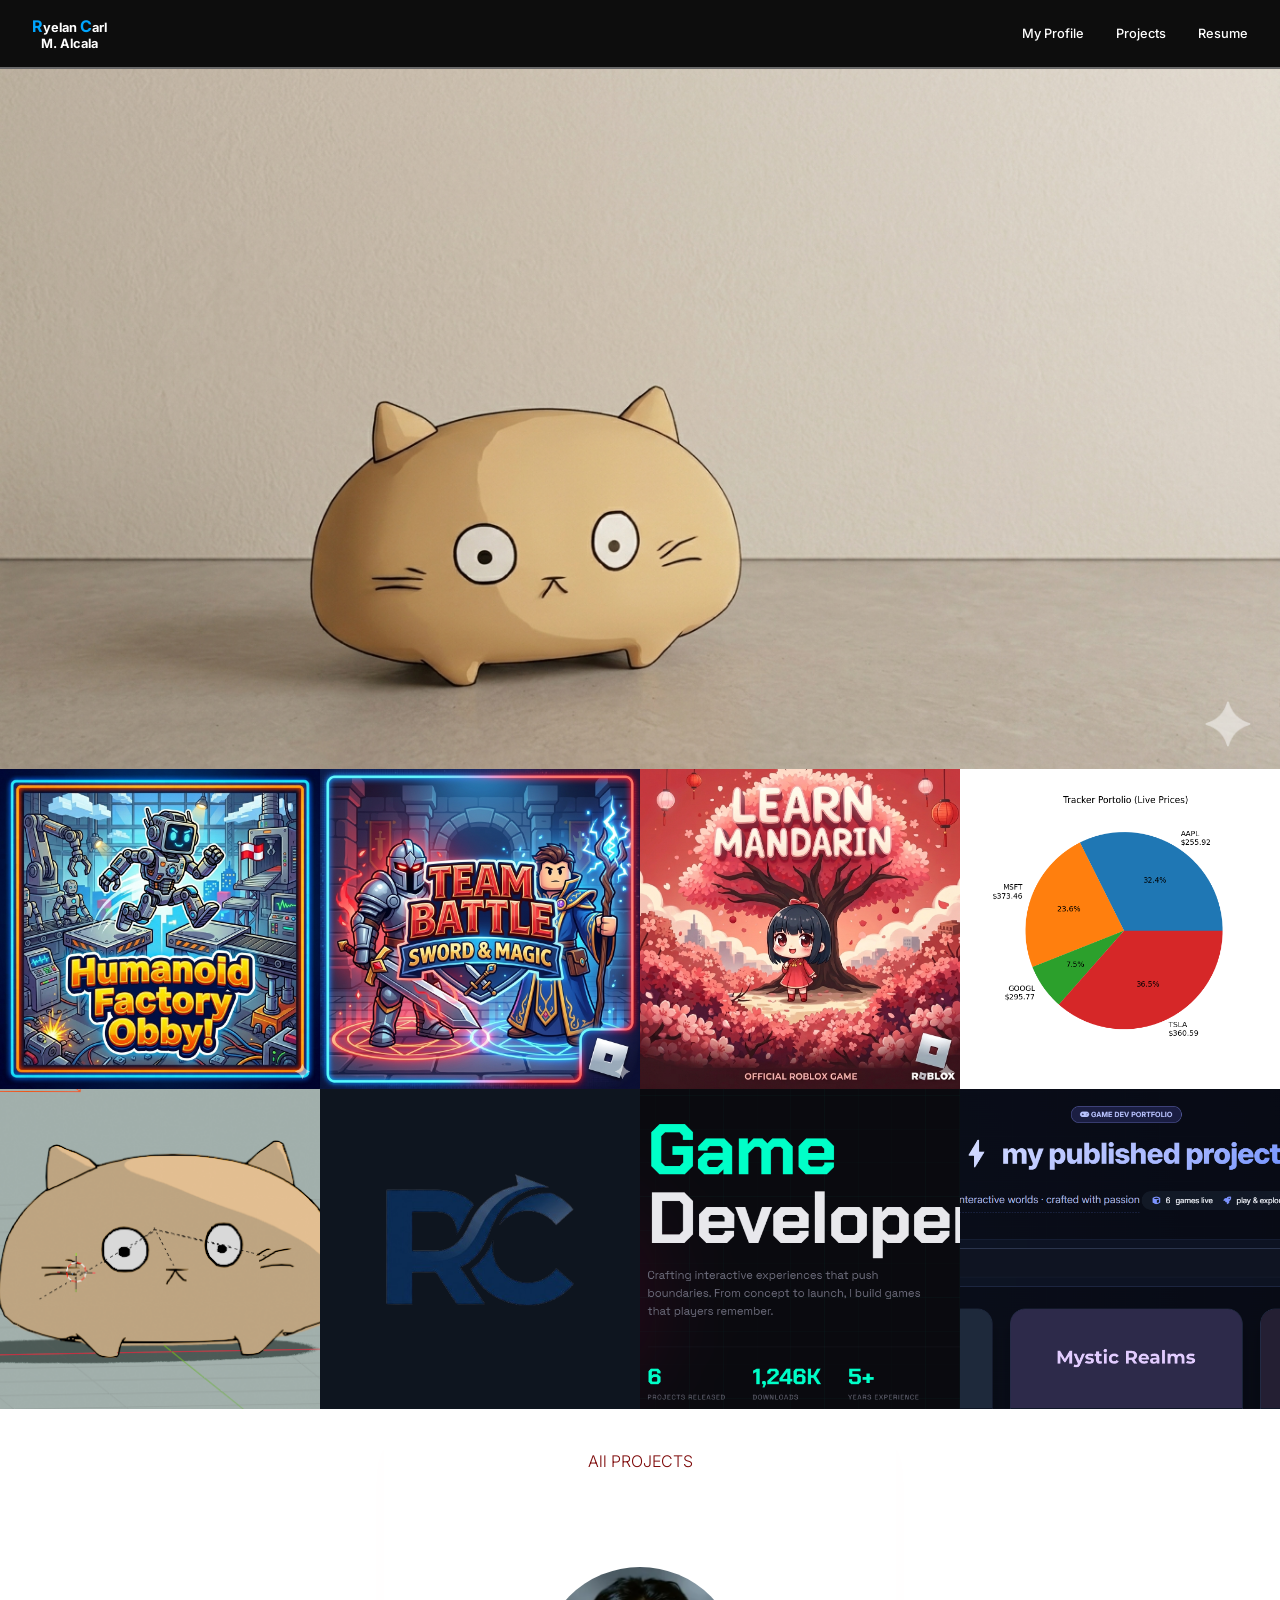
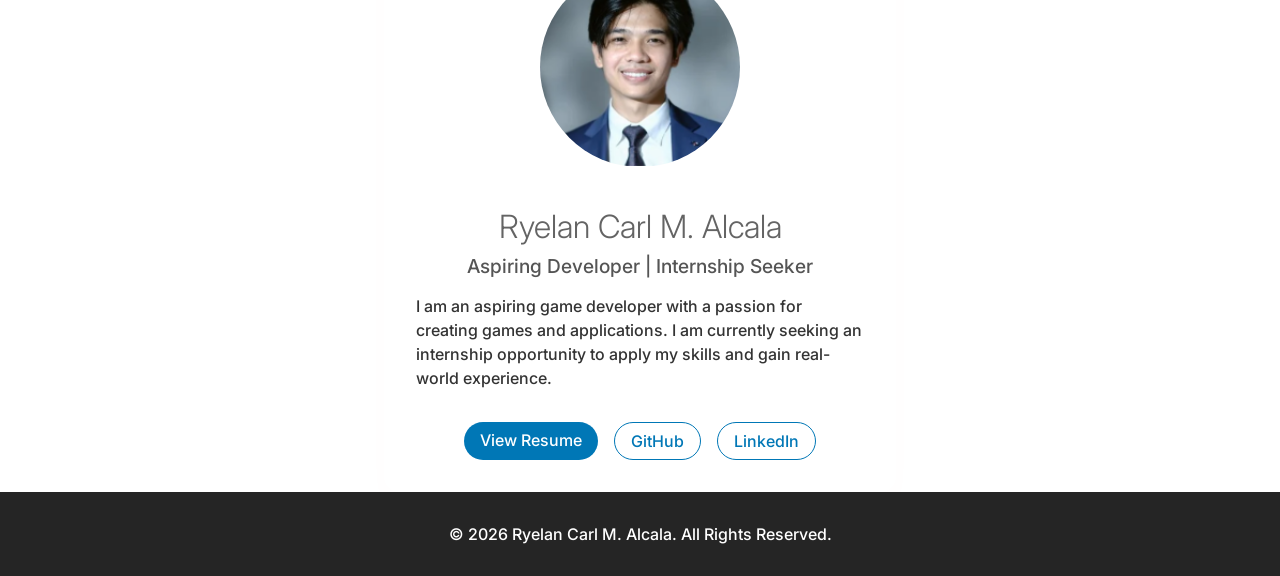
==== commit 48268e02: "FinishProductV1" ====
--- a/index.html
+++ b/index.html
@@ -54,27 +54,40 @@
         </div>
 
 
-        <div class="project-card" data-category="python">
+        <div class="project-card" >
             <a href="tracker.html" target="_blank">
                 <img src="images/tracker.png" alt="Python App">
             </a>
             <h3>Stock Portfolio Tracker</h3>
         </div>
 
-        <div class="project-card" data-category="rendering">
+        <div class="project-card" >
             <a href="firsrender.html" target="_blank">
                 <img src="images/firstRender_cat.png" alt="3D Render">
             </a>
             <h3>Oblong Cat</h3>
         </div>
 
-        <div class="project-card" data-category="website">
+        <div class="project-card" >
             <a href="https://tylonix21.github.io/MyProfile/index.html" target="_blank">
                 <img src="images/logo.png" alt="My portfolio">
             </a>
             <h3>My Portfolio</h3>
         </div>
         
+        <div class="project-card">
+            <a href="https://tylonix21.github.io/AI_Website-DeepSeek/" target="_blank">
+                <img src="images/ai_website_v1.png" alt="deepseek">
+            </a>
+            <h3>AI_WebsiteV1</h3>
+        </div>
+        <div class="project-card" >
+            <a href="https://tylonix21.github.io/AI_Website_GLM/#" target="_blank">
+                <img src="images/ai_website_v2.png" alt="glm">
+            </a>
+            <h3>AI_WebsiteV2</h3>
+        </div>
+
     </div>
 
     
--- a/style.css
+++ b/style.css
@@ -341,7 +341,7 @@
 }
 /* Right box – resume card */
 .resume-card {
-    flex: 2;                  /* takes 2 shares of available space (twice as wide as image) */
+    flex: 3;                  /* takes 2 shares of available space (twice as wide as image) */
     background: rgba(255, 255, 255, 0.95);
     padding: 2rem;
     border-radius: 1rem;
@@ -562,6 +562,22 @@
     margin: 1rem;     
 }
 
+.video-container {
+    position: relative;
+    padding-bottom: 56.25%; /* 16:9 aspect ratio */
+    height: 0;
+    overflow: hidden;
+    max-width: 100%;
+    background: #000;
+}
+
+.video-container iframe {
+    position: absolute;
+    top: 0;
+    left: 0;
+    width: 100%;
+    height: 100%;
+}
 
 
  /*=== ALL THE VARIABLES/COLORS/SIZES ===
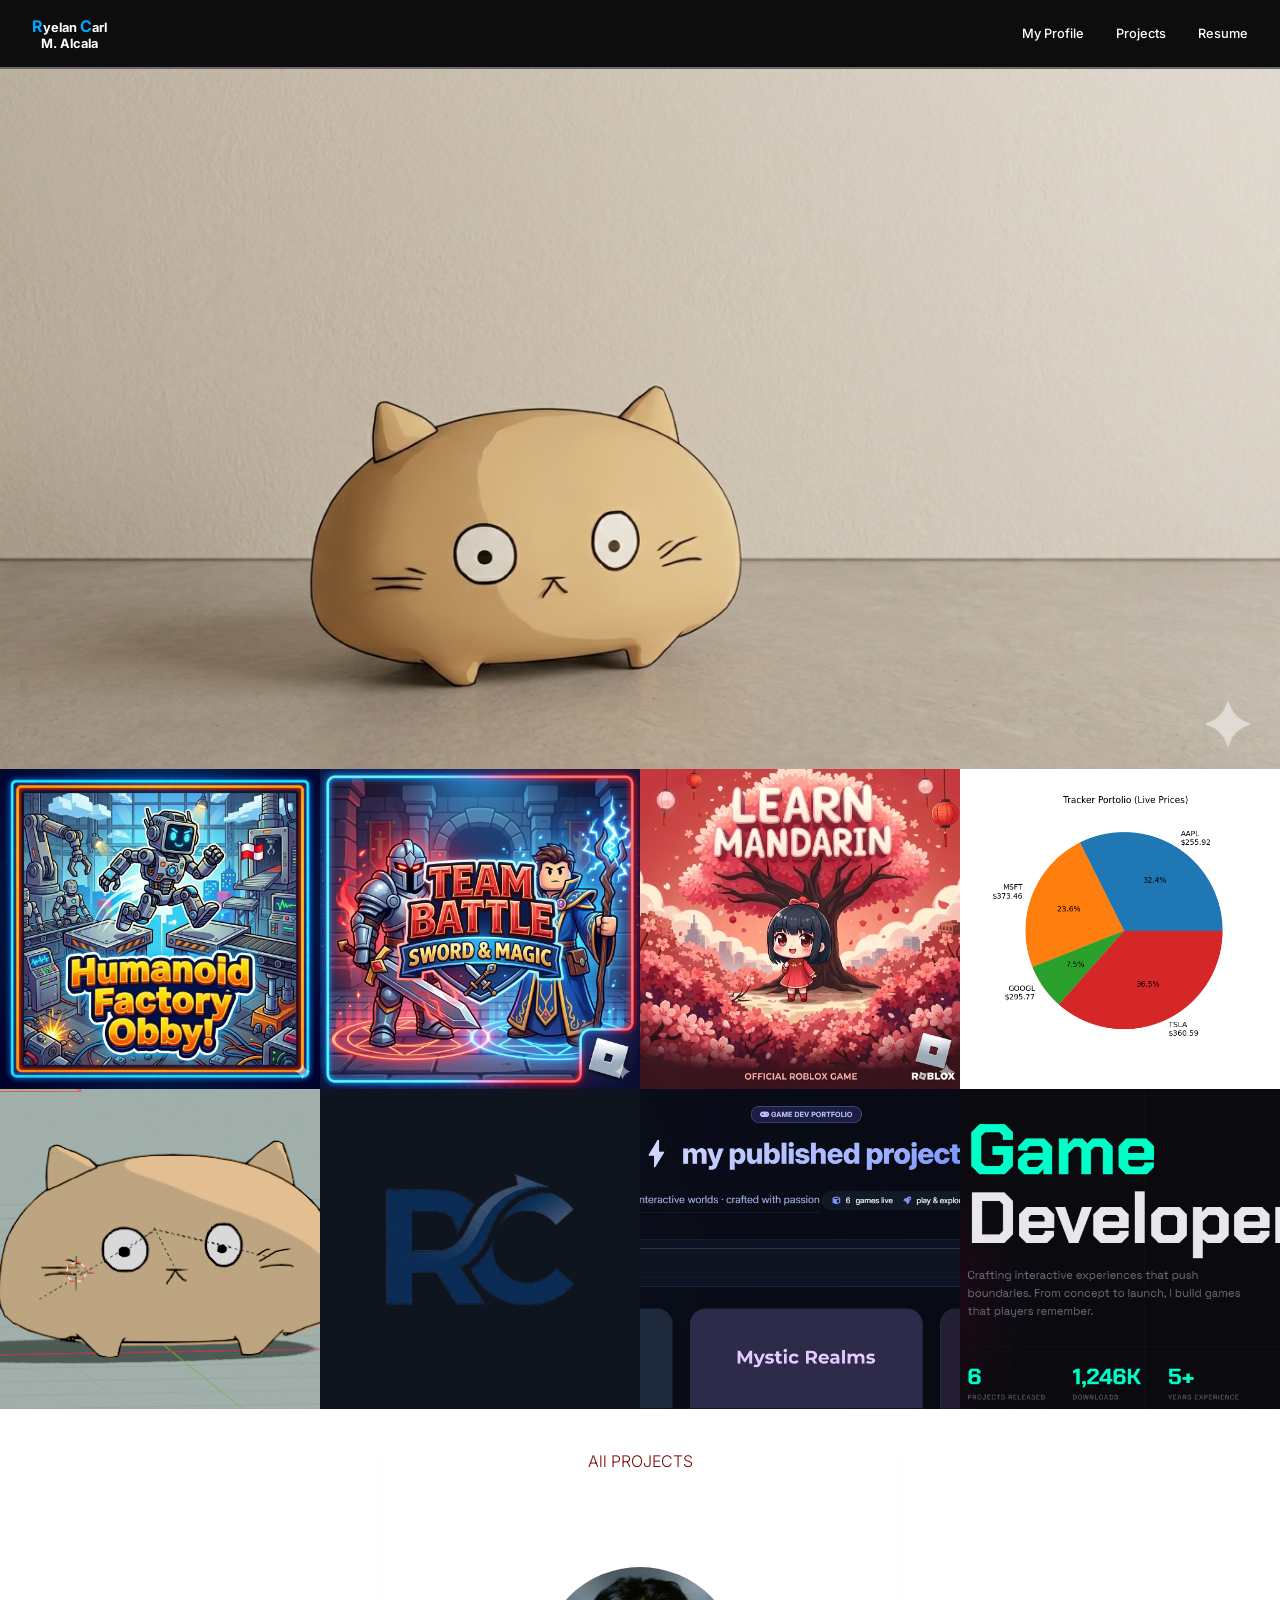
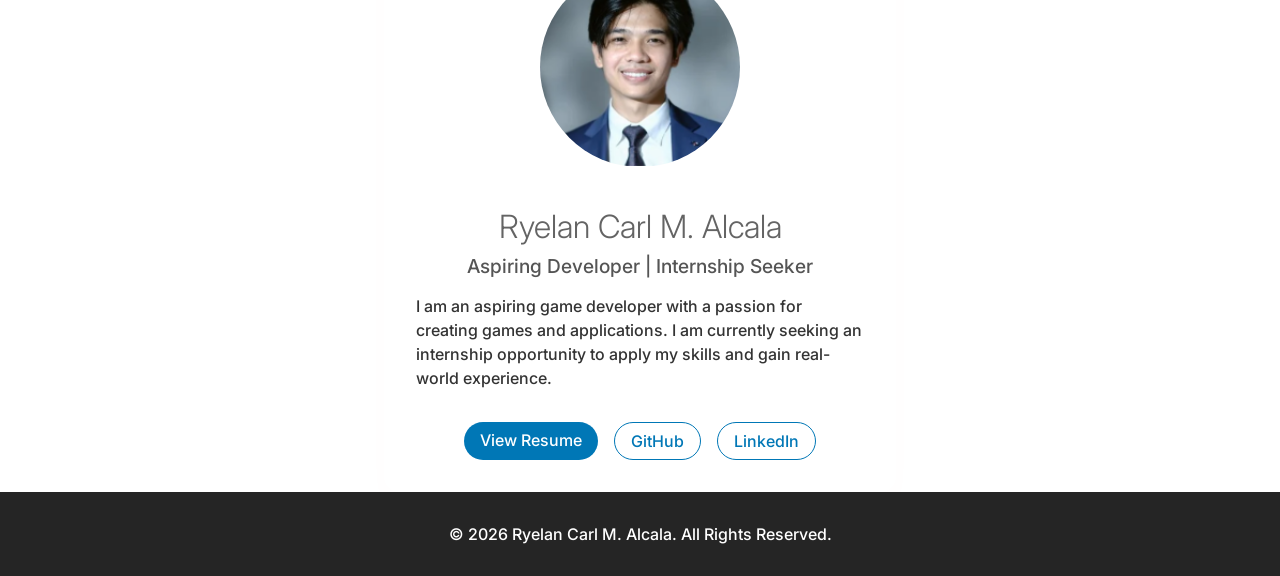
==== commit 8ee509b5: "Update index.html" ====
--- a/index.html
+++ b/index.html
@@ -102,7 +102,7 @@
         <div class="links">
             <a href="resume.html" class="btn">View Resume</a>
             <a href="https://github.com/Tylonix21" target="_blank" rel ="noopener noreferrer">GitHub</a>
-            <a href="#">LinkedIn</a>
+            <a href="https://www.linkedin.com/in/ryelan-carl-alcala-470305401/">LinkedIn</a>
         </div>
     </div>
 
